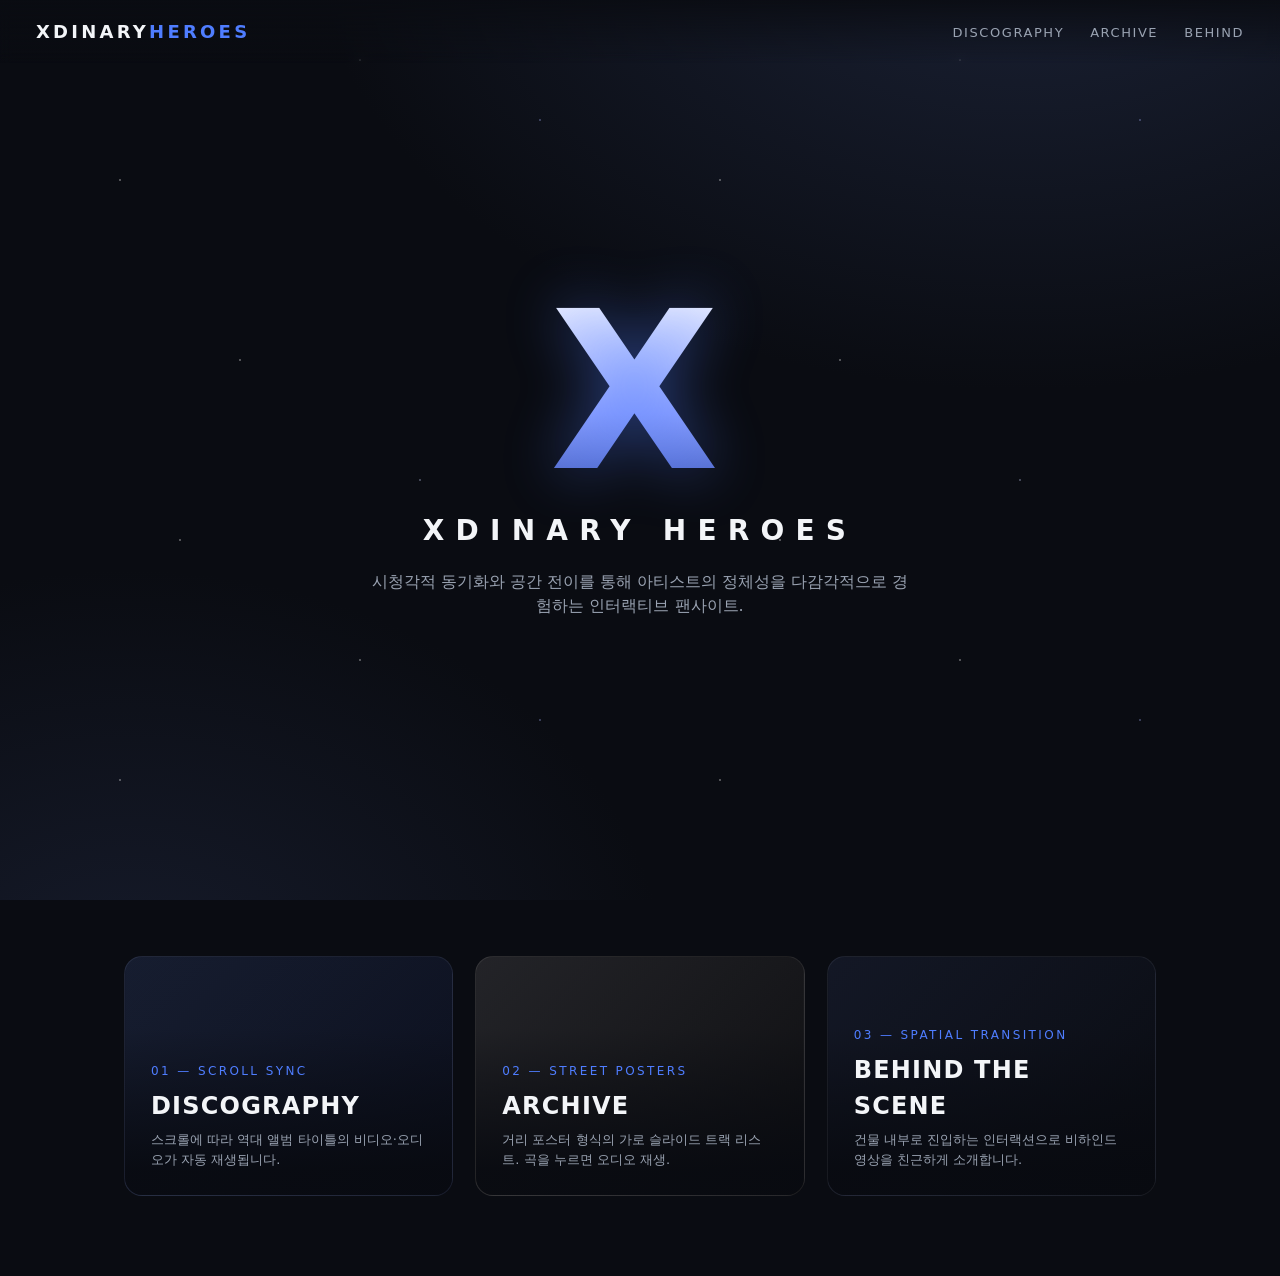
==== index.html @ 5240c522 "Implement Discography, Archive, and Behind The Scene pages as HTML - index.html: landing hub linking" ====
<!DOCTYPE html>
<html lang="ko">
<head>
  <meta charset="UTF-8" />
  <meta name="viewport" content="width=device-width, initial-scale=1.0" />
  <title>XDINARY HEROES — Interactive Fansite</title>
  <link rel="stylesheet" href="assets/css/common.css" />
  <style>
    .hero {
      min-height: 100vh;
      display: flex;
      flex-direction: column;
      align-items: center;
      justify-content: center;
      text-align: center;
      padding: 0 24px;
    }
    .hero .logo-x {
      font-size: clamp(90px, 18vw, 220px);
      font-weight: 900;
      letter-spacing: 0.05em;
      line-height: 1;
      background: linear-gradient(180deg, #fff 0%, #8ea2ff 60%, #3a55b8 100%);
      -webkit-background-clip: text;
      background-clip: text;
      color: transparent;
      text-shadow: 0 0 60px var(--accent-glow);
    }
    .hero h2 {
      margin-top: 8px;
      font-weight: 700;
      letter-spacing: 0.4em;
      font-size: clamp(16px, 3vw, 28px);
      text-transform: uppercase;
    }
    .hero p { margin-top: 18px; color: var(--text-dim); max-width: 540px; }

    .cards {
      display: grid;
      grid-template-columns: repeat(auto-fit, minmax(260px, 1fr));
      gap: 22px;
      max-width: 1080px;
      margin: 56px auto 0;
      padding: 0 24px 80px;
      width: 100%;
    }
    .nav-card {
      position: relative;
      border-radius: var(--radius);
      overflow: hidden;
      min-height: 240px;
      display: flex;
      flex-direction: column;
      justify-content: flex-end;
      padding: 26px;
      border: 1px solid rgba(255,255,255,0.06);
      background-size: cover;
      background-position: center;
      transition: transform 0.35s, box-shadow 0.35s;
    }
    .nav-card::before {
      content: "";
      position: absolute; inset: 0;
      background: linear-gradient(to top, rgba(8,10,16,0.92) 10%, rgba(8,10,16,0.2) 70%);
    }
    .nav-card:hover { transform: translateY(-6px); box-shadow: 0 20px 50px rgba(0,0,0,0.55); }
    .nav-card > * { position: relative; z-index: 1; }
    .nav-card span.tag {
      font-size: 12px; letter-spacing: 0.2em; color: var(--accent);
      text-transform: uppercase; margin-bottom: 8px;
    }
    .nav-card h3 { font-size: 24px; letter-spacing: 0.05em; }
    .nav-card p { color: var(--text-dim); font-size: 13px; margin-top: 6px; }
    .nc-disc { background-image: linear-gradient(135deg,#1a2238,#0c1020); }
    .nc-arch { background-image: linear-gradient(135deg,#2a2a2e,#101012); }
    .nc-behind { background-image: linear-gradient(135deg,#161b2b,#0a0c12); }
  </style>
</head>
<body>
  <div class="starfield"></div>

  <nav class="site-nav">
    <div class="brand">XDINARY<b>HEROES</b></div>
    <ul>
      <li><a href="discography.html">Discography</a></li>
      <li><a href="archive.html">Archive</a></li>
      <li><a href="behind.html">Behind</a></li>
    </ul>
  </nav>

  <header class="hero">
    <div class="logo-x">X</div>
    <h2>Xdinary Heroes</h2>
    <p>시청각적 동기화와 공간 전이를 통해 아티스트의 정체성을 다감각적으로 경험하는 인터랙티브 팬사이트.</p>
  </header>

  <section class="cards">
    <a class="nav-card nc-disc" href="discography.html">
      <span class="tag">01 — Scroll Sync</span>
      <h3>DISCOGRAPHY</h3>
      <p>스크롤에 따라 역대 앨범 타이틀의 비디오·오디오가 자동 재생됩니다.</p>
    </a>
    <a class="nav-card nc-arch" href="archive.html">
      <span class="tag">02 — Street Posters</span>
      <h3>ARCHIVE</h3>
      <p>거리 포스터 형식의 가로 슬라이드 트랙 리스트. 곡을 누르면 오디오 재생.</p>
    </a>
    <a class="nav-card nc-behind" href="behind.html">
      <span class="tag">03 — Spatial Transition</span>
      <h3>BEHIND THE SCENE</h3>
      <p>건물 내부로 진입하는 인터랙션으로 비하인드 영상을 친근하게 소개합니다.</p>
    </a>
  </section>
</body>
</html>
---- assets/css/common.css ----
/* ===== Xdinary Heroes Fansite — Common Styles ===== */
:root {
  --bg: #0a0c12;
  --bg-soft: #141821;
  --card: rgba(255, 255, 255, 0.04);
  --card-hover: rgba(255, 255, 255, 0.08);
  --text: #f3f5f8;
  --text-dim: #9aa3b2;
  --accent: #4f7dff;
  --accent-glow: rgba(79, 125, 255, 0.45);
  --radius: 18px;
}

* { margin: 0; padding: 0; box-sizing: border-box; }

html { scroll-behavior: smooth; }

body {
  background: var(--bg);
  color: var(--text);
  font-family: "Pretendard", "Apple SD Gothic Neo", "Noto Sans KR", system-ui, -apple-system, sans-serif;
  -webkit-font-smoothing: antialiased;
  line-height: 1.5;
  overflow-x: hidden;
}

a { color: inherit; text-decoration: none; }

/* starfield background */
.starfield {
  position: fixed;
  inset: 0;
  z-index: -2;
  background:
    radial-gradient(1200px 800px at 80% -10%, #1b2236 0%, transparent 60%),
    radial-gradient(900px 700px at 10% 110%, #161b2b 0%, transparent 60%),
    var(--bg);
}
.starfield::after {
  content: "";
  position: absolute;
  inset: 0;
  background-image:
    radial-gradient(1px 1px at 20% 30%, #fff 50%, transparent),
    radial-gradient(1px 1px at 70% 80%, #cdd6ff 50%, transparent),
    radial-gradient(1px 1px at 40% 60%, #fff 50%, transparent),
    radial-gradient(1px 1px at 90% 20%, #aab4ff 50%, transparent),
    radial-gradient(1px 1px at 60% 10%, #fff 50%, transparent),
    radial-gradient(1px 1px at 30% 90%, #fff 50%, transparent);
  background-repeat: repeat;
  background-size: 600px 600px;
  opacity: 0.5;
  animation: drift 120s linear infinite;
}
@keyframes drift { to { transform: translateY(-600px); } }

/* top nav shared across pages */
.site-nav {
  position: fixed;
  top: 0; left: 0; right: 0;
  z-index: 100;
  display: flex;
  align-items: center;
  justify-content: space-between;
  padding: 18px 36px;
  background: linear-gradient(to bottom, rgba(10, 12, 18, 0.9), transparent);
  backdrop-filter: blur(6px);
}
.site-nav .brand {
  font-weight: 800;
  letter-spacing: 0.18em;
  font-size: 18px;
}
.site-nav .brand b { color: var(--accent); }
.site-nav ul { display: flex; gap: 26px; list-style: none; }
.site-nav a {
  font-size: 13px;
  letter-spacing: 0.12em;
  color: var(--text-dim);
  text-transform: uppercase;
  transition: color 0.2s;
}
.site-nav a:hover, .site-nav a.active { color: var(--text); }

/* page header block */
.page-head { padding: 120px 60px 30px; }
.page-head h1 {
  font-size: clamp(34px, 5vw, 64px);
  font-weight: 800;
  letter-spacing: 0.04em;
  text-transform: uppercase;
}
.page-head p {
  margin-top: 10px;
  color: var(--text-dim);
  font-size: clamp(14px, 1.6vw, 20px);
}

/* reusable rounded info card (matches the deck) */
.info-card {
  background: var(--card);
  border-radius: var(--radius);
  padding: 26px 30px;
  border: 1px solid rgba(255, 255, 255, 0.05);
}

.btn-ghost {
  display: inline-flex;
  align-items: center;
  gap: 8px;
  padding: 12px 22px;
  border: 1px solid rgba(255, 255, 255, 0.18);
  border-radius: 999px;
  font-size: 13px;
  letter-spacing: 0.1em;
  text-transform: uppercase;
  color: var(--text);
  cursor: pointer;
  background: transparent;
  transition: background 0.2s, border-color 0.2s;
}
.btn-ghost:hover { background: var(--card-hover); border-color: var(--accent); }

@media (max-width: 720px) {
  .site-nav { padding: 14px 18px; }
  .site-nav ul { gap: 14px; }
  .page-head { padding: 100px 22px 20px; }
}
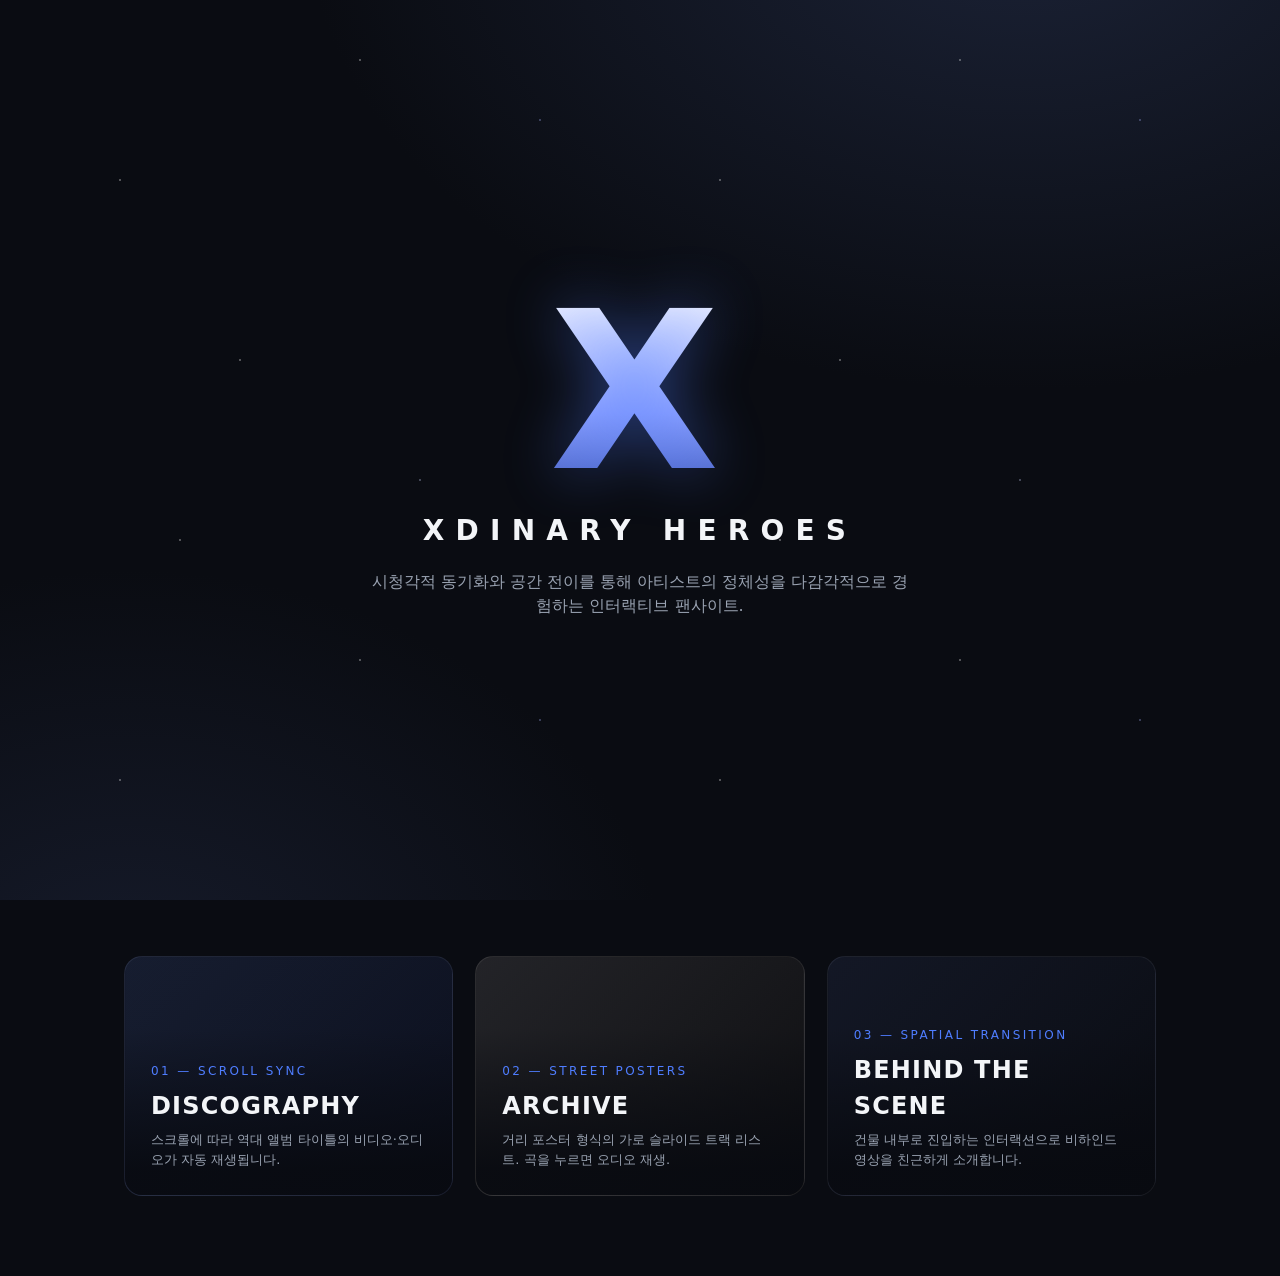
==== commit b1bc1203: "Wire up media and rework pages per feedback - Add generated placeholder media (videos w/ audio, per-" ====
--- a/index.html
+++ b/index.html
@@ -79,15 +79,6 @@
 <body>
   <div class="starfield"></div>
 
-  <nav class="site-nav">
-    <div class="brand">XDINARY<b>HEROES</b></div>
-    <ul>
-      <li><a href="discography.html">Discography</a></li>
-      <li><a href="archive.html">Archive</a></li>
-      <li><a href="behind.html">Behind</a></li>
-    </ul>
-  </nav>
-
   <header class="hero">
     <div class="logo-x">X</div>
     <h2>Xdinary Heroes</h2>
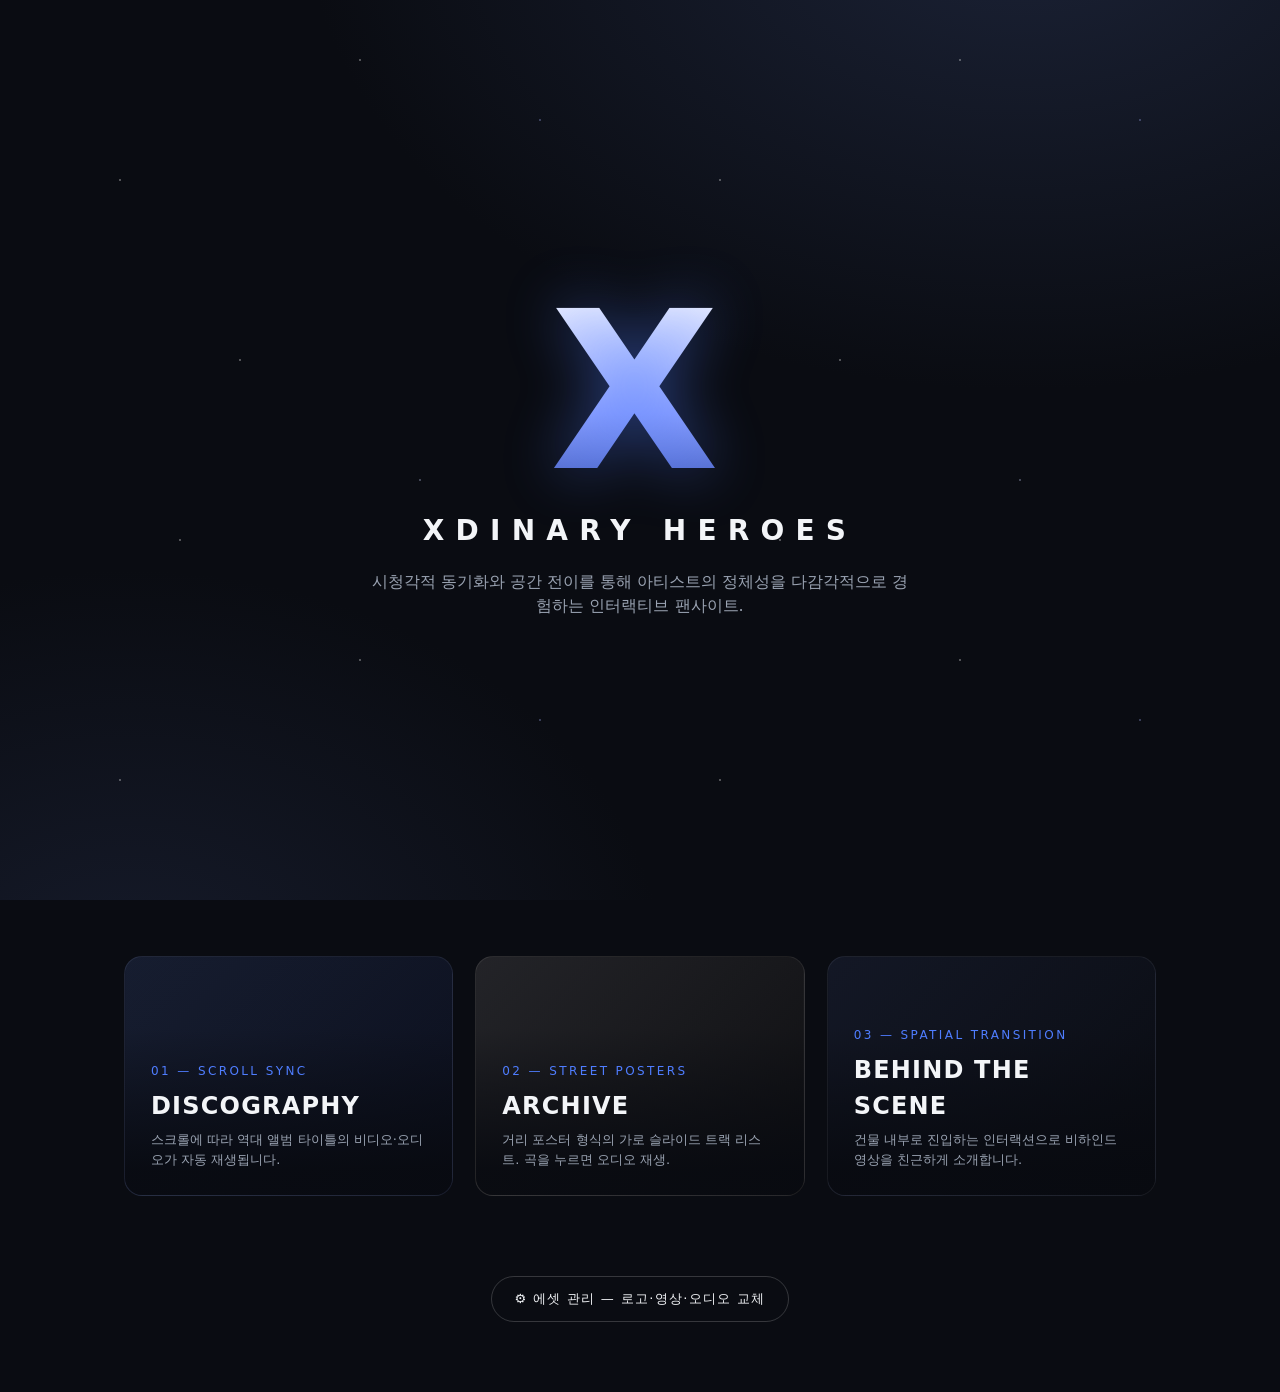
==== commit 7c545088: "Add central media manifest and asset manager page - assets/js/media.js: single source of truth for a" ====
--- a/index.html
+++ b/index.html
@@ -4,6 +4,7 @@
   <meta charset="UTF-8" />
   <meta name="viewport" content="width=device-width, initial-scale=1.0" />
   <title>XDINARY HEROES — Interactive Fansite</title>
+  <link rel="icon" href="data:,"/>
   <link rel="stylesheet" href="assets/css/common.css" />
   <style>
     .hero {
@@ -102,5 +103,9 @@
       <p>건물 내부로 진입하는 인터랙션으로 비하인드 영상을 친근하게 소개합니다.</p>
     </a>
   </section>
+
+  <div style="text-align:center; padding:0 24px 70px;">
+    <a class="btn-ghost" href="assets.html">⚙ 에셋 관리 — 로고·영상·오디오 교체</a>
+  </div>
 </body>
 </html>
